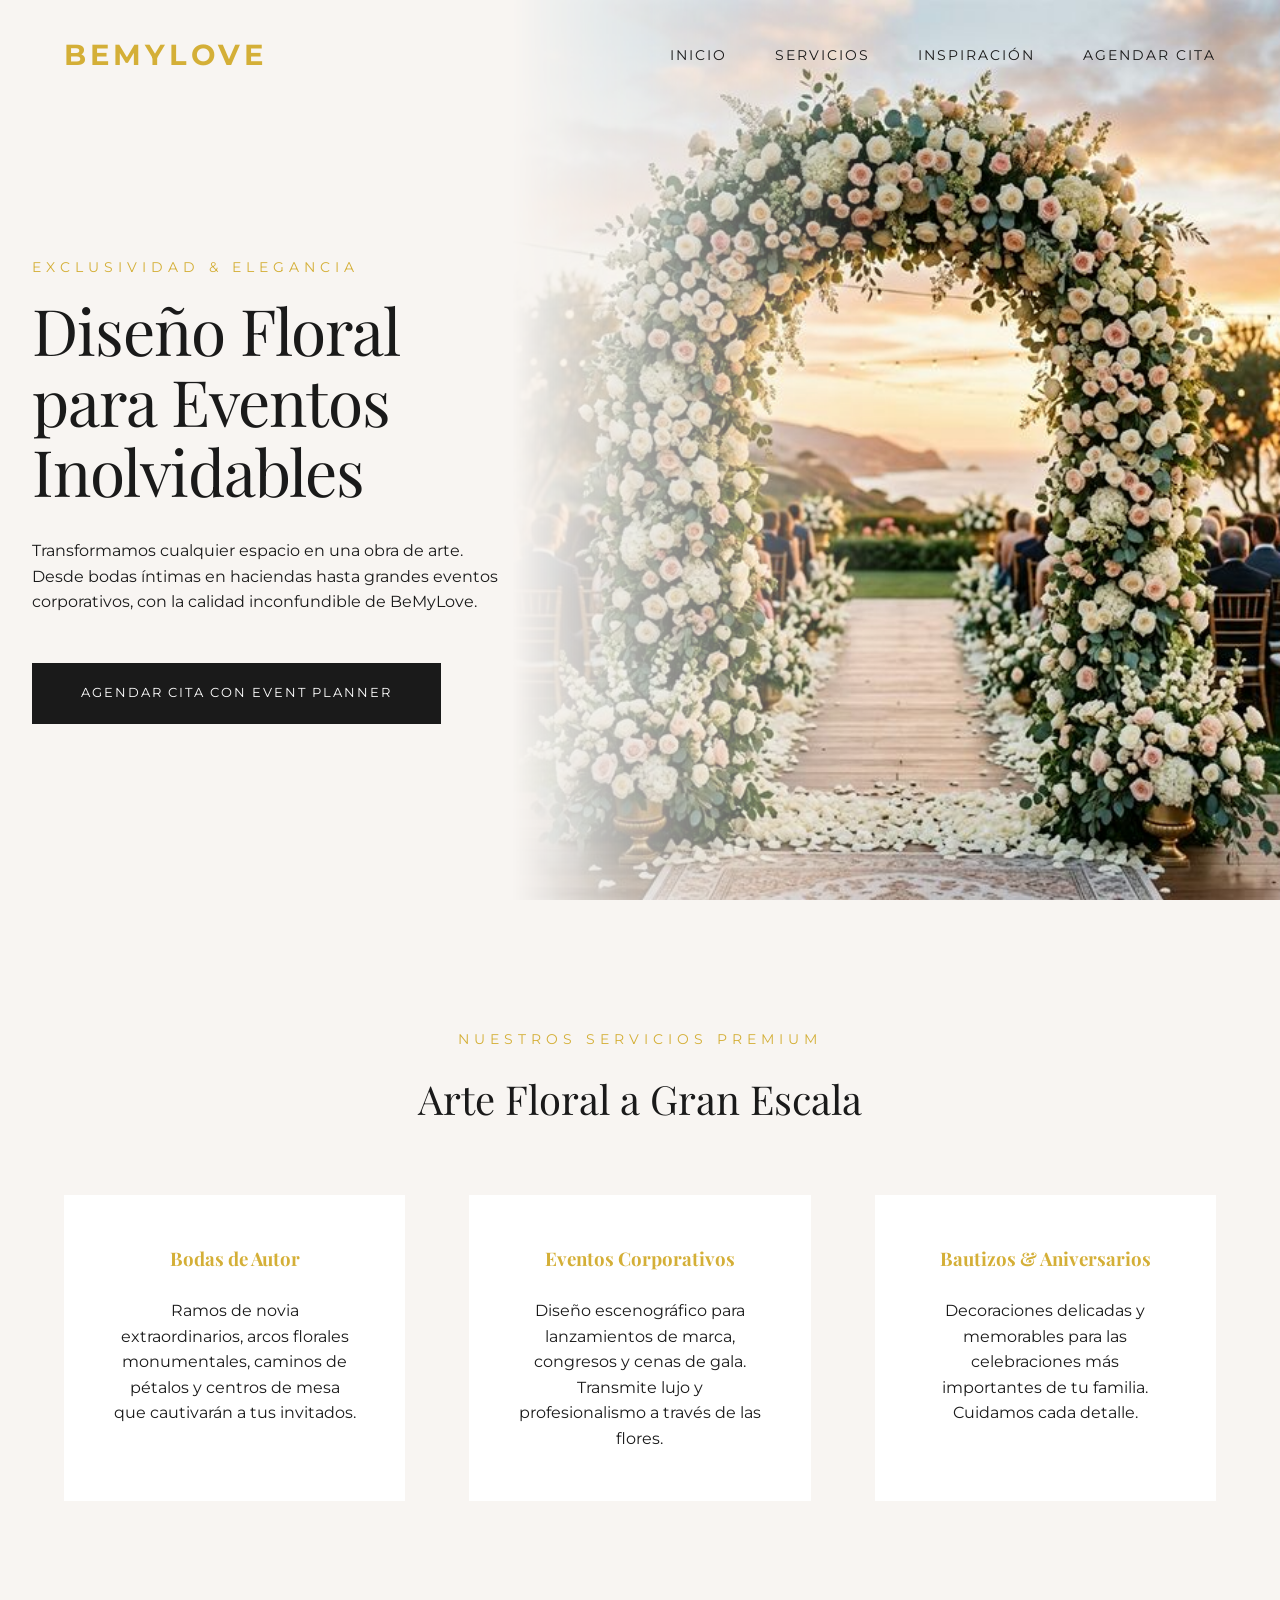
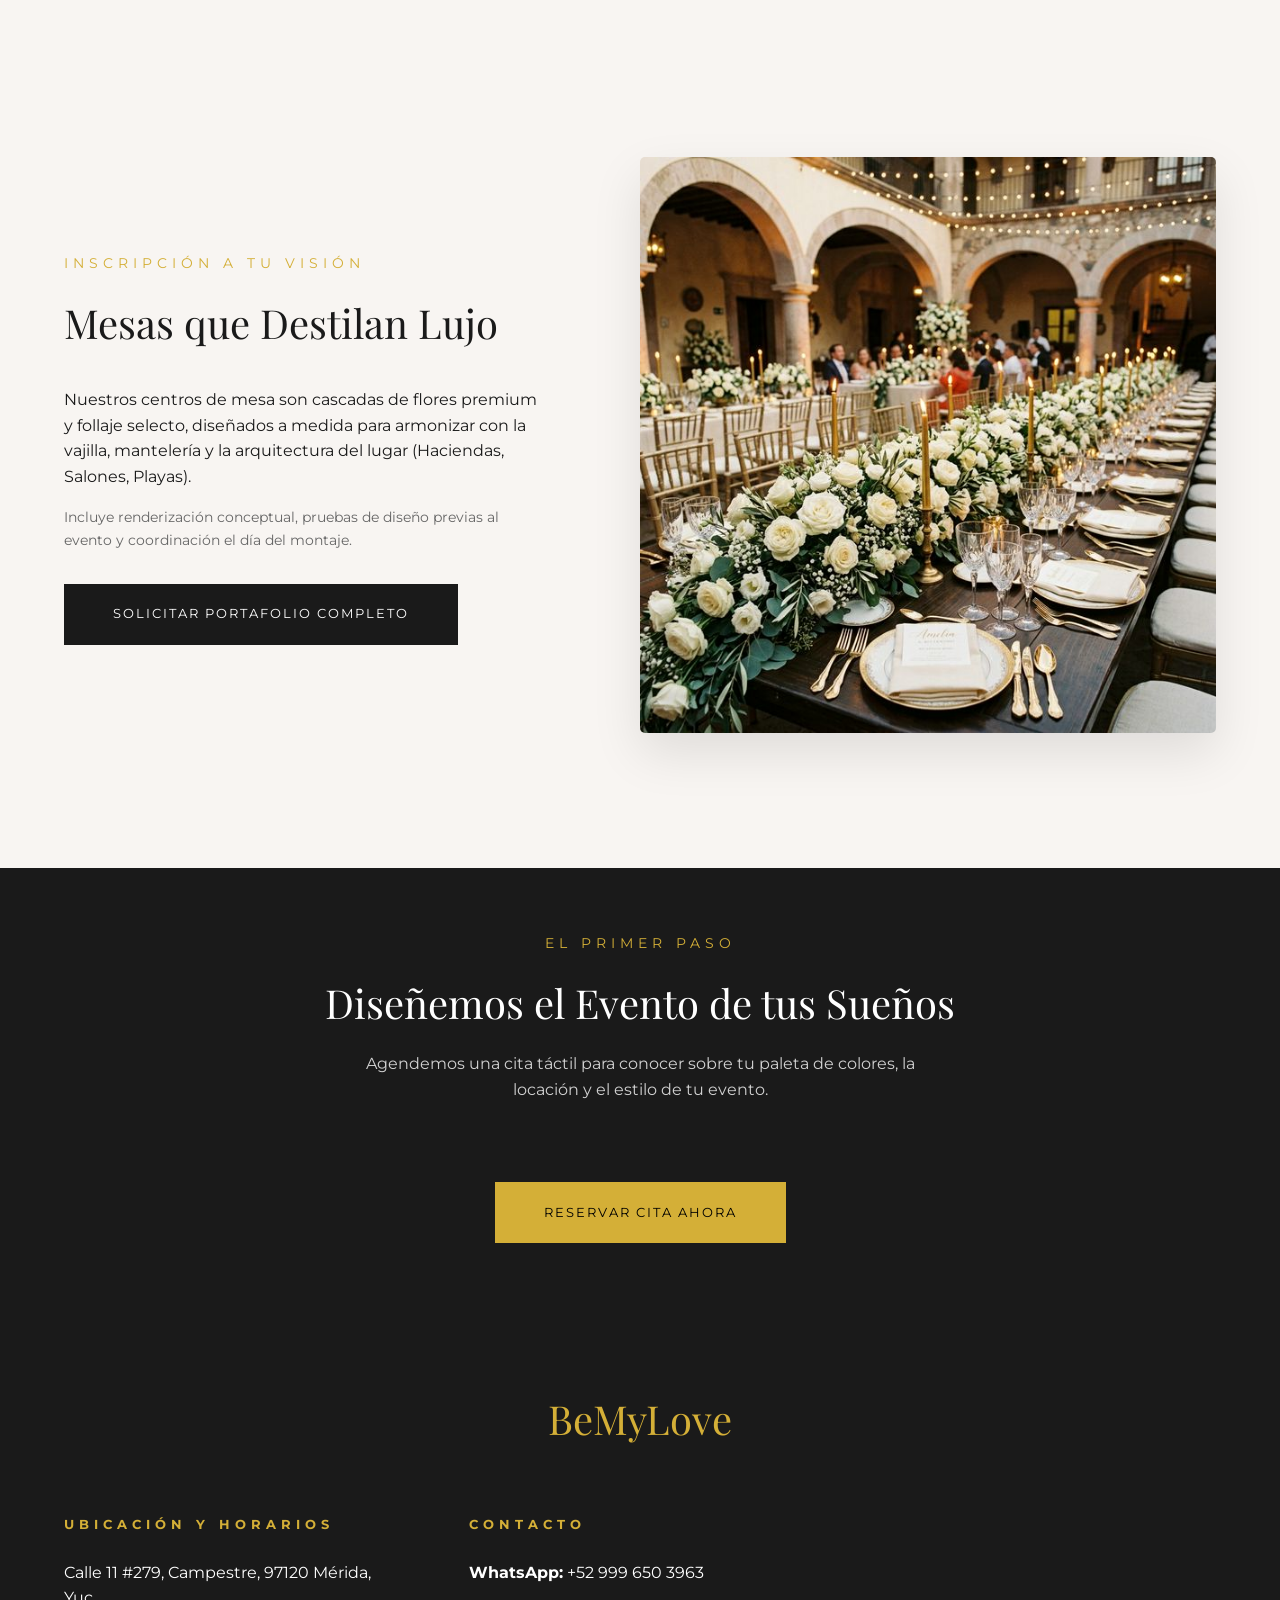
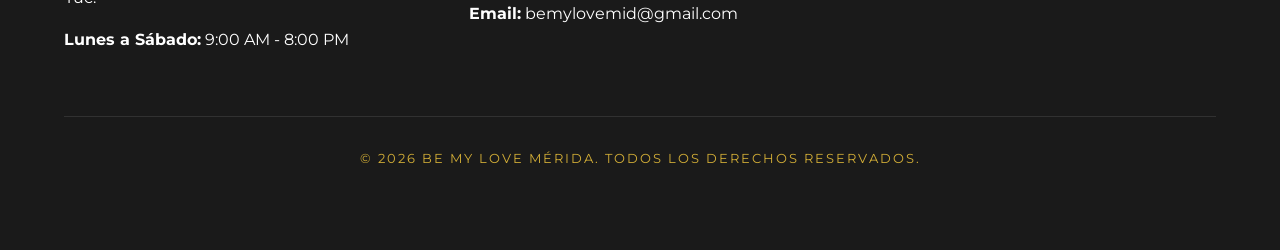
==== bodas.html @ b3d588ea "feat(pages): add new luxury bodas y eventos page" ====
<!DOCTYPE html>
<html lang="es">
<head>
    <meta charset="UTF-8">
    <meta name="viewport" content="width=device-width, initial-scale=1.0">
    <title>Bodas y Eventos | BeMyLove | Florería Premium</title>
    <meta name="description" content="Diseño floral de lujo para bodas y eventos en Mérida. Creamos atmósferas inolvidables con arreglos monumentales y centros de mesa exclusivos.">
    <link rel="stylesheet" href="style.css">
</head>
<body>

    <nav id="navbar">
        <div class="container nav-container">
            <a href="index.html" class="logo">BeMyLove</a>
            <ul class="nav-links" id="navLinks">
                <li><a href="index.html">Inicio</a></li>
                <li><a href="#servicios" onclick="toggleMenu()">Servicios</a></li>
                <li><a href="#galeria" onclick="toggleMenu()">Inspiración</a></li>
                <li><a href="#contacto" onclick="toggleMenu()">Agendar Cita</a></li>
            </ul>
            <div class="menu-toggle" id="menuToggle" onclick="toggleMenu()">
                <span></span>
                <span></span>
                <span></span>
            </div>
        </div>
    </nav>

    <header class="hero">
        <div class="container hero-content">
            <span class="gold-text">Exclusividad & Elegancia</span>
            <h1 style="margin-bottom: 2rem;">Diseño Floral para Eventos Inolvidables</h1>
            <p>Transformamos cualquier espacio en una obra de arte. Desde bodas íntimas en haciendas hasta grandes eventos corporativos, con la calidad inconfundible de BeMyLove.</p>
            <a href="https://wa.me/5219996503963?text=Hola,%20busco%20información%20sobre%20diseño%20floral%20para%20un%20evento/boda." target="_blank" class="btn-primary">Agendar Cita con Event Planner</a>
        </div>
        <img src="assets/images/wedding_arch.png" alt="Arco floral de boda de lujo" class="hero-image" style="mask-image: linear-gradient(to left, rgba(0,0,0,1) 50%, rgba(0,0,0,0) 100%); -webkit-mask-image: linear-gradient(to left, rgba(0,0,0,1) 50%, rgba(0,0,0,0) 100%);">
    </header>

    <section id="servicios" class="experience">
        <div class="container">
            <span class="gold-text">Nuestros Servicios Premium</span>
            <h2>Arte Floral a Gran Escala</h2>
            <div class="grid">
                <div class="card">
                    <h3 class="serif">Bodas de Autor</h3>
                    <p>Ramos de novia extraordinarios, arcos florales monumentales, caminos de pétalos y centros de mesa que cautivarán a tus invitados.</p>
                </div>
                <div class="card">
                    <h3 class="serif">Eventos Corporativos</h3>
                    <p>Diseño escenográfico para lanzamientos de marca, congresos y cenas de gala. Transmite lujo y profesionalismo a través de las flores.</p>
                </div>
                <div class="card">
                    <h3 class="serif">Bautizos & Aniversarios</h3>
                    <p>Decoraciones delicadas y memorables para las celebraciones más importantes de tu familia. Cuidamos cada detalle.</p>
                </div>
            </div>
        </div>
    </section>

    <section id="galeria" class="experience" style="background-color: var(--secondary-bg);">
        <div class="container">
            <div class="proposal-flex">
                <div class="proposal-text">
                    <span class="gold-text">Inscripción a tu Visión</span>
                    <h2 class="serif">Mesas que Destilan Lujo</h2>
                    <p>Nuestros centros de mesa son cascadas de flores premium y follaje selecto, diseñados a medida para armonizar con la vajilla, mantelería y la arquitectura del lugar (Haciendas, Salones, Playas).</p>
                    <p style="margin-top: 1rem; color: var(--text-muted); font-size: 0.9rem;">Incluye renderización conceptual, pruebas de diseño previas al evento y coordinación el día del montaje.</p>
                    <a href="https://wa.me/5219996503963?text=Hola,%20me%20gustaría%20ver%20el%20puortafolio%20completo%20de%20bodas." target="_blank" class="btn-primary" style="margin-top: 2rem;">Solicitar Portafolio Completo</a>
                </div>
                <div class="proposal-image-container">
                    <img src="assets/images/wedding_table.png" alt="Centro de mesa boda de lujo" class="proposal-img">
                </div>
            </div>
        </div>
    </section>

    <!-- Banner Cita -->
    <section style="background: var(--text-main); color: white; padding: 4rem 0; text-align: center;">
        <div class="container">
            <span class="gold-text">El Primer Paso</span>
            <h2 class="serif" style="color: white; margin-bottom: 1rem;">Diseñemos el Evento de tus Sueños</h2>
            <p style="max-width: 600px; margin: 0 auto 2rem; opacity: 0.8;">Agendemos una cita táctil para conocer sobre tu paleta de colores, la locación y el estilo de tu evento.</p>
            <a href="https://wa.me/5219996503963?text=Hola,%20me%20gustaría%20agendar%20una%20cita%20con%20el%20Event%20Planner." target="_blank" class="btn-primary" style="background: var(--gold); color: black; border-color: var(--gold);">Reservar Cita Ahora</a>
        </div>
    </section>

    <footer id="contacto">
        <div class="container">
            <div class="footer-logo serif">BeMyLove</div>
            <div class="grid" style="text-align: left; gap: 4rem; margin-bottom: 4rem;">
                <div>
                    <h4 class="gold-text" style="font-size: 0.8rem; margin-bottom: 1.5rem;">Ubicación y Horarios</h4>
                    <p style="margin-bottom: 1rem;">Calle 11 #279, Campestre, 97120 Mérida, Yuc.</p>
                    <p><strong>Lunes a Sábado:</strong> 9:00 AM - 8:00 PM</p>
                </div>
                <div>
                    <h4 class="gold-text" style="font-size: 0.8rem; margin-bottom: 1.5rem;">Contacto</h4>
                    <p style="margin-bottom: 1rem;"><strong>WhatsApp:</strong> +52 999 650 3963</p>
                    <p><strong>Email:</strong> bemylovemid@gmail.com</p>
                </div>
            </div>
            <div style="border-top: 1px solid rgba(255,255,255,0.1); padding-top: 2rem; color: var(--gold); font-size: 0.8rem; letter-spacing: 2px;">
                © 2026 BE MY LOVE MÉRIDA. TODOS LOS DERECHOS RESERVADOS.
            </div>
        </div>
    </footer>

    <script>
        window.onscroll = function() {
            var nav = document.getElementById('navbar');
            if (window.pageYOffset > 50) {
                nav.classList.add('scrolled');
            } else {
                nav.classList.remove('scrolled');
            }
        };

        function toggleMenu() {
            const navLinks = document.getElementById('navLinks');
            navLinks.classList.toggle('active');
        }
    </script>
</body>
</html>
---- style.css ----
@import url('https://fonts.googleapis.com/css2?family=Montserrat:wght@300;400;600&family=Playfair+Display:ital,wght@0,400;0,700;1,400&display=swap');

:root {
    --primary-bg: #FFFFFF;
    --secondary-bg: #F8F5F2;
    --gold: #D4AF37;
    --gold-hover: #B8860B;
    --text-main: #1A1A1A;
    --text-muted: #666666;
    --accent-red: #A52A2A; /* Deep red for roses */
    --transition-smooth: all 0.4s cubic-bezier(0.25, 0.46, 0.45, 0.94);
}

* {
    margin: 0;
    padding: 0;
    box-sizing: border-box;
}

body {
    font-family: 'Montserrat', sans-serif;
    background-color: var(--primary-bg);
    color: var(--text-main);
    line-height: 1.6;
    overflow-x: hidden;
}

h1, h2, h3, .serif {
    font-family: 'Playfair Display', serif;
}

/* Typography Overrides */
h1 {
    font-size: 4rem;
    font-weight: 400;
    letter-spacing: -1px;
    line-height: 1.1;
    margin-bottom: 2rem; /* Added margin to prevent overlap with p */
}

h2 {
    font-size: 2.5rem;
    font-weight: 400;
    margin-bottom: 2rem;
}

/* Layout */
.container {
    max-width: 1400px;
    margin: 0 auto;
    padding: 0 4rem;
}

section {
    padding: 8rem 0;
}

/* Navigation */
nav {
    position: fixed;
    top: 0;
    width: 100%;
    z-index: 1000;
    padding: 2rem 0;
    background: transparent;
    transition: var(--transition-smooth);
}

nav.scrolled {
    background: rgba(255, 255, 255, 0.95);
    padding: 1rem 0;
    backdrop-filter: blur(10px);
    box-shadow: 0 2px 20px rgba(0,0,0,0.05);
}

.nav-container {
    display: flex;
    justify-content: space-between;
    align-items: center;
}

.logo {
    font-size: 1.8rem;
    text-transform: uppercase;
    letter-spacing: 4px;
    color: var(--gold);
    text-decoration: none;
    font-weight: 700;
}

.nav-links {
    display: flex;
    gap: 3rem;
    list-style: none;
}

.menu-toggle {
    display: none;
    cursor: pointer;
    flex-direction: column;
    gap: 6px;
}

.menu-toggle span {
    width: 25px;
    height: 1px;
    background-color: var(--text-main);
    transition: var(--transition-smooth);
}

@media (max-width: 1024px) {
    .nav-links {
        position: fixed;
        top: 0;
        right: -100%;
        width: 80%;
        height: 100vh;
        background: white;
        flex-direction: column;
        justify-content: center;
        align-items: center;
        gap: 2rem;
        transition: var(--transition-smooth);
        box-shadow: -10px 0 30px rgba(0,0,0,0.05);
    }

    .nav-links.active {
        right: 0;
    }

    .menu-toggle {
        display: flex;
        z-index: 1001;
    }
}

.nav-links a {
    text-decoration: none;
    color: var(--text-main);
    font-size: 0.85rem;
    letter-spacing: 2px;
    text-transform: uppercase;
    transition: var(--transition-smooth);
    position: relative;
}

.nav-links a::after {
    content: '';
    position: absolute;
    bottom: -5px;
    left: 0;
    width: 0;
    height: 1px;
    background: var(--gold);
    transition: var(--transition-smooth);
}

.nav-links a:hover::after {
    width: 100%;
}

/* Hero Section */
.hero {
    height: 100vh;
    display: flex;
    align-items: center;
    position: relative;
    overflow: hidden;
    background-color: var(--secondary-bg);
    padding-top: 80px; /* Account for fixed navigation */
}

.hero-content {
    position: relative;
    z-index: 2;
    max-width: 600px;
    margin-left: -2rem; /* Shifting more to the left as requested */
}

.hero-image {
    position: absolute;
    right: 0;
    top: 0;
    width: 60%; /* Slightly wider */
    height: 100%;
    object-fit: cover;
    z-index: 1;
    /* Faded mask for better text readability */
    mask-image: linear-gradient(to left, rgba(0,0,0,1) 70%, rgba(0,0,0,0) 100%);
    -webkit-mask-image: linear-gradient(to left, rgba(0,0,0,1) 70%, rgba(0,0,0,0) 100%);
}

.gold-text {
    color: var(--gold);
    text-transform: uppercase;
    letter-spacing: 5px;
    font-size: 0.9rem;
    display: block;
    margin-bottom: 1rem;
}

.btn-primary {
    display: inline-block;
    padding: 1.2rem 3rem;
    background: var(--text-main);
    color: white;
    text-decoration: none;
    text-transform: uppercase;
    letter-spacing: 2px;
    font-size: 0.8rem;
    margin-top: 3rem;
    transition: var(--transition-smooth);
    border: 1px solid var(--text-main);
}

.btn-primary:hover {
    background: transparent;
    color: var(--text-main);
}

/* Experience Section */
.experience {
    background-color: var(--secondary-bg);
    text-align: center;
}

.grid {
    display: grid;
    grid-template-columns: repeat(3, 1fr);
    gap: 4rem;
    margin-top: 4rem;
}

.card {
    background: white;
    padding: 3rem;
    transition: var(--transition-smooth);
    border: 1px solid transparent;
}

.card:hover {
    transform: translateY(-10px);
    border-color: var(--gold);
}

.card h3 {
    margin-bottom: 1.5rem;
    color: var(--gold);
}

/* Category Tabs */
.categories {
    display: flex;
    justify-content: center;
    gap: 2rem;
    margin-bottom: 4rem;
    border-bottom: 1px solid #eee;
    padding-bottom: 1rem;
}

.category-btn {
    background: none;
    border: none;
    font-family: 'Montserrat', sans-serif;
    text-transform: uppercase;
    letter-spacing: 2px;
    font-size: 0.8rem;
    color: var(--text-muted);
    cursor: pointer;
    transition: var(--transition-smooth);
    padding: 0.5rem 1rem;
}

.category-btn.active, .category-btn:hover {
    color: var(--gold);
    border-bottom: 1px solid var(--gold);
}

/* Product Gallery Enhanced */
.gallery-grid {
    display: grid;
    grid-template-columns: repeat(3, 1fr);
    gap: 3rem;
}

.product-card {
    text-align: left;
    transition: var(--transition-smooth);
}

.product-image {
    aspect-ratio: 1;
    overflow: hidden;
    position: relative;
    margin-bottom: 1.5rem;
    background: #fdfdfd;
}

.product-image img {
    width: 100%;
    height: 100%;
    object-fit: cover;
    transition: var(--transition-smooth);
}

.product-card:hover .product-image img {
    transform: scale(1.05);
}

.product-info h4 {
    font-family: 'Playfair Display', serif;
    font-size: 1.3rem;
    margin-bottom: 0.5rem;
    font-weight: 400;
}

.product-price {
    color: var(--gold);
    font-weight: 600;
    margin-bottom: 1rem;
    display: block;
    font-size: 1.1rem;
}

.product-details {
    font-size: 0.85rem;
    color: var(--text-muted);
    margin-bottom: 1rem;
    min-height: 2em;
}

.product-badge {
    position: absolute;
    top: 10px;
    left: 10px;
    background: var(--gold);
    color: white;
    padding: 0.3rem 0.8rem;
    font-size: 0.65rem;
    text-transform: uppercase;
    letter-spacing: 1px;
    z-index: 5;
}

.product-badge.limited {
    background: var(--accent-red);
}

.btn-whatsapp-card {
    display: flex;
    align-items: center;
    justify-content: center;
    gap: 0.5rem;
    width: 100%;
    padding: 0.8rem;
    background: transparent;
    color: var(--text-main);
    border: 1px solid var(--text-main);
    text-decoration: none;
    font-size: 0.75rem;
    text-transform: uppercase;
    letter-spacing: 1px;
    transition: var(--transition-smooth);
}

.btn-whatsapp-card:hover {
    background: #25D366;
    border-color: #25D366;
    color: white;
}

/* Testimonials */
.testimonials-grid {
    display: grid;
    grid-template-columns: repeat(3, 1fr);
    gap: 3rem;
    margin-top: 4rem;
}

.testimonial-card {
    text-align: center;
    padding: 2rem;
}

.testimonial-text {
    font-style: italic;
    font-family: 'Playfair Display', serif;
    font-size: 1.1rem;
    margin-bottom: 1.5rem;
    color: var(--text-main);
}

.testimonial-author {
    font-size: 0.8rem;
    text-transform: uppercase;
    letter-spacing: 2px;
    color: var(--gold);
}

@media (max-width: 1024px) {
    .gallery-grid { grid-template-columns: repeat(2, 1fr); }
}

@media (max-width: 600px) {
    .gallery-grid { grid-template-columns: 1fr; }
    .categories { flex-direction: column; align-items: center; gap: 1rem; }
}

/* WhatsApp Float */
.whatsapp-float {
    position: fixed;
    bottom: 30px;
    right: 30px;
    background: #25D366;
    color: white;
    width: 60px;
    height: 60px;
    border-radius: 50%;
    display: flex;
    justify-content: center;
    align-items: center;
    box-shadow: 0 4px 15px rgba(0,0,0,0.2);
    z-index: 1000;
    text-decoration: none;
    transition: var(--transition-smooth);
}

.whatsapp-float:hover {
    transform: scale(1.1);
}

/* Footer */
footer {
    background: var(--text-main);
    color: white;
    padding: 5rem 0;
    text-align: center;
}

.footer-logo {
    color: var(--gold);
    font-size: 2.5rem;
    margin-bottom: 1rem;
}

@media (max-width: 1024px) {
    .container { padding: 0 2rem; }
    h1 { font-size: 3rem; }
    .hero-image { width: 100%; opacity: 0.3; mask-image: none; }
    .hero-content { max-width: 100%; text-align: center; }
    .grid { grid-template-columns: 1fr; }
    .gallery-grid { grid-template-columns: repeat(2, 1fr); }
}

/* Proposal Section Specifics */
.proposal-flex {
    display: flex;
    align-items: center;
    gap: 6rem;
    text-align: left;
}

.proposal-text {
    flex: 1;
}

.proposal-image-container {
    flex: 1.2;
}

.proposal-img {
    width: 100%;
    border-radius: 5px;
    box-shadow: 0 20px 50px rgba(0,0,0,0.1);
}

.proposal-list {
    list-style: none;
    margin: 2rem 0;
}

.proposal-list li {
    margin-bottom: 1rem;
    font-size: 0.95rem;
    color: var(--text-muted);
}

@media (max-width: 1024px) {
    .proposal-flex {
        flex-direction: column;
        gap: 3rem;
        text-align: center;
    }
    .proposal-list {
        display: inline-block;
        text-align: left;
    }
}
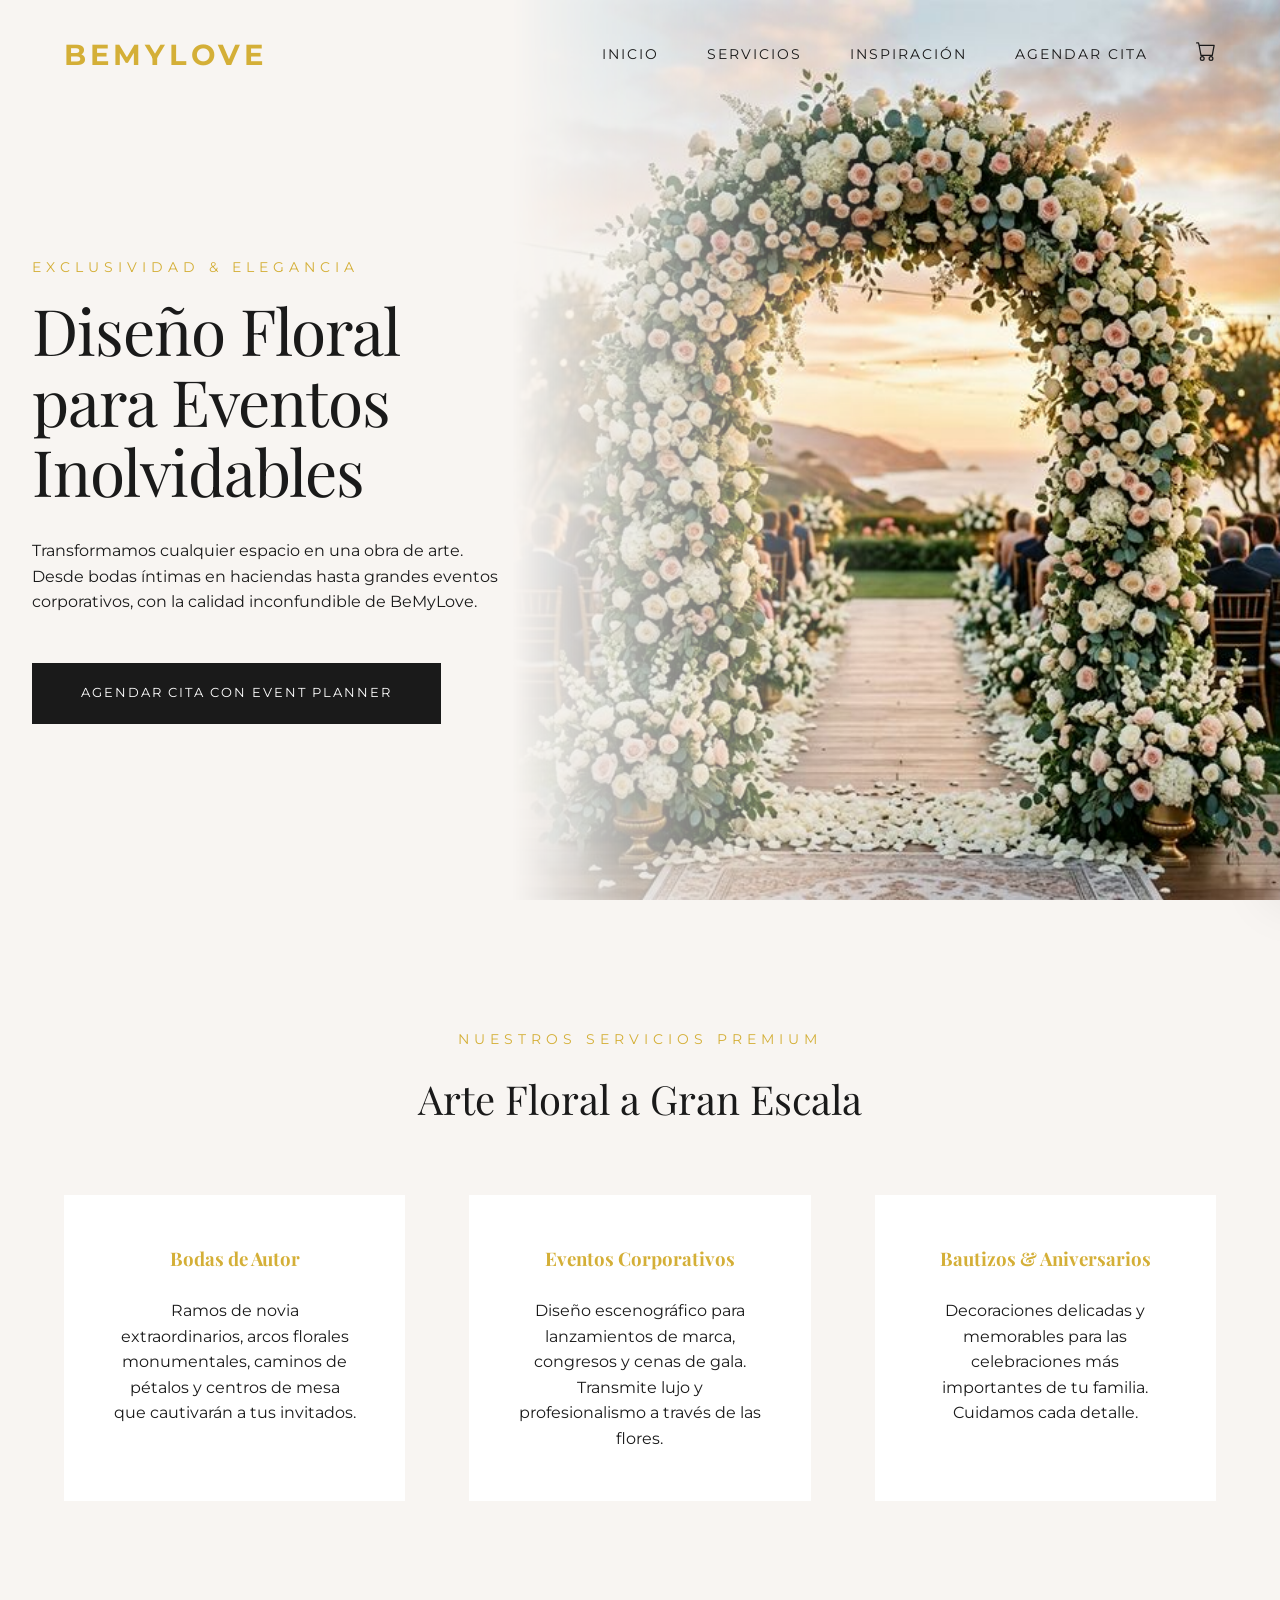
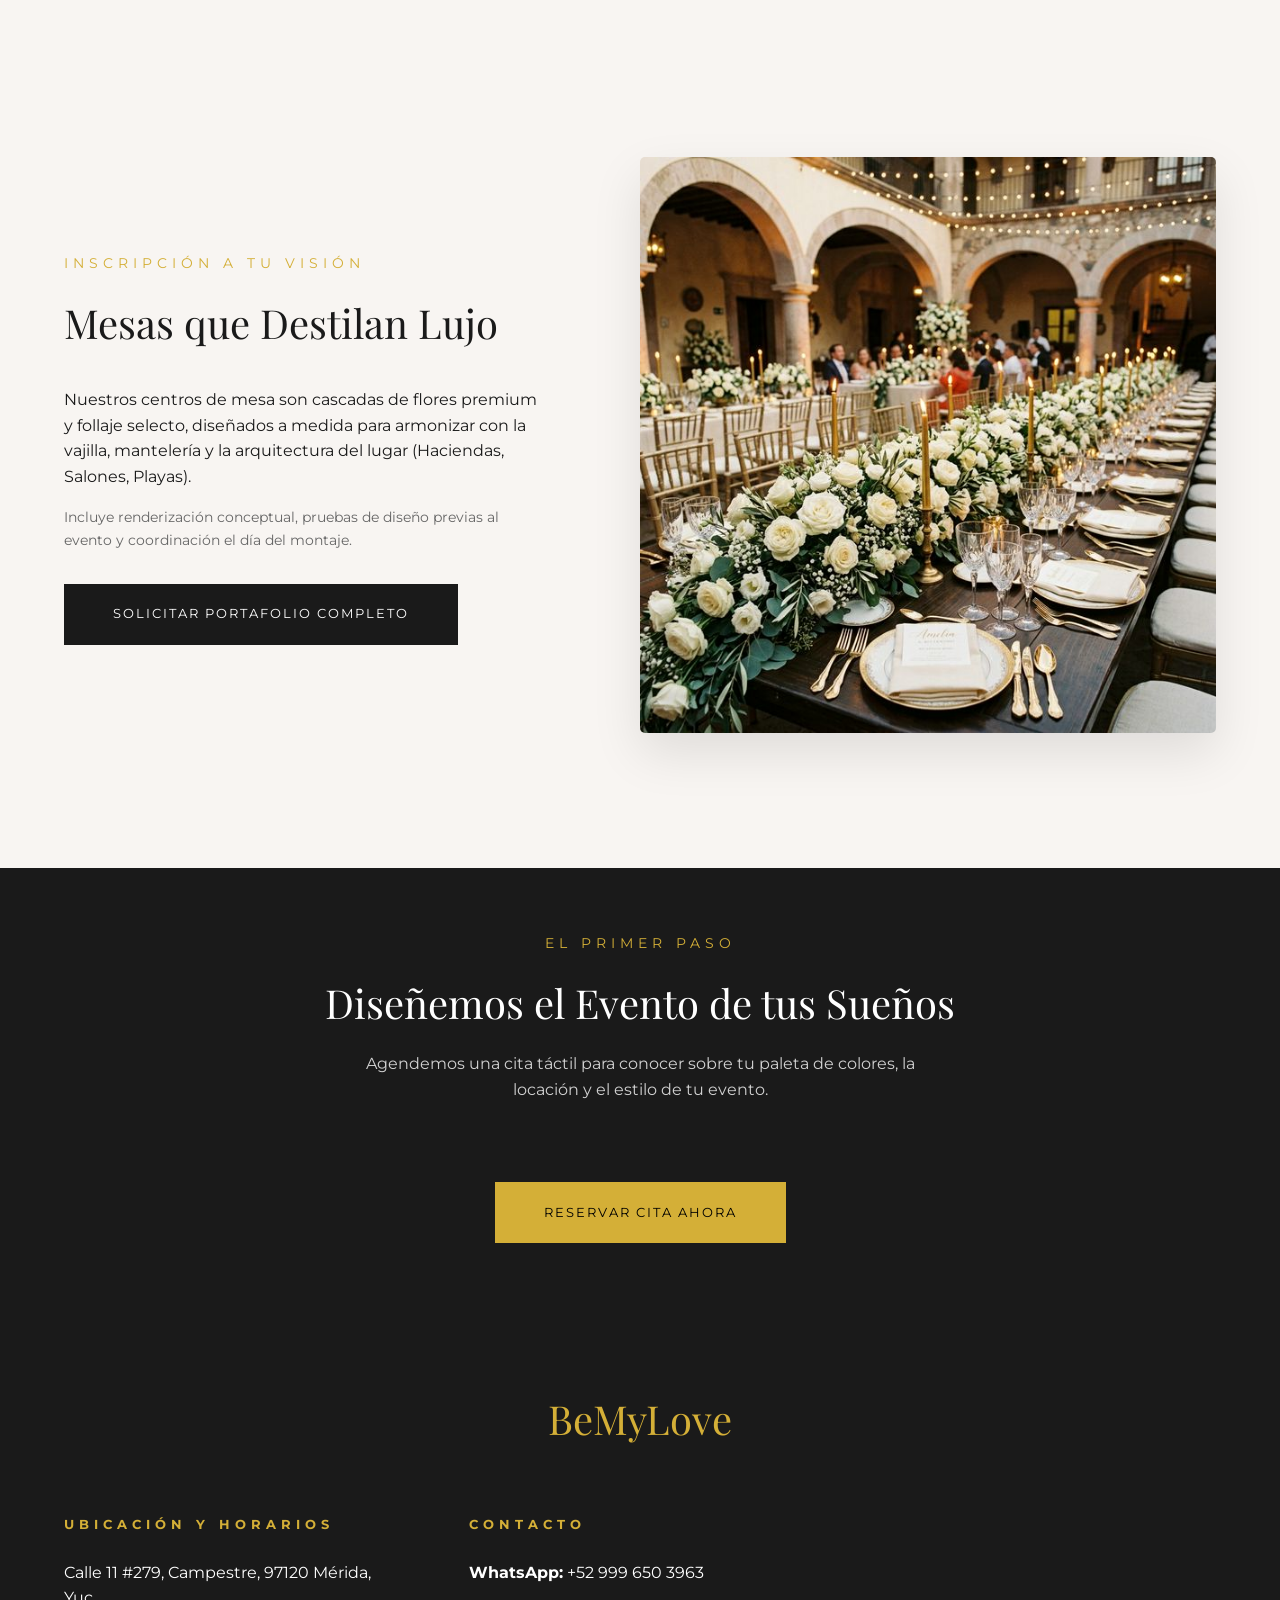
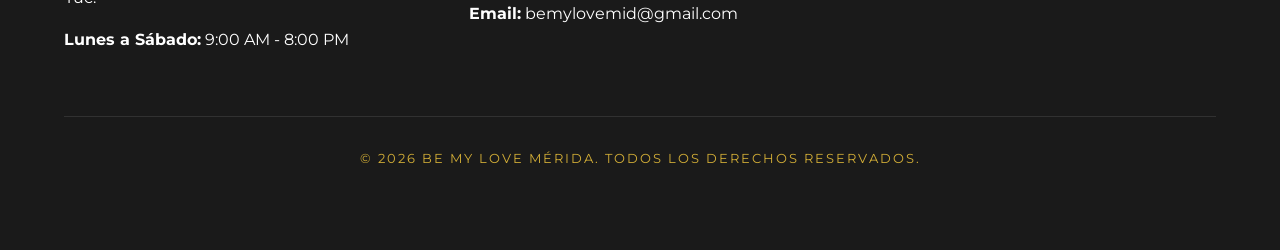
==== commit 5b14e16f: "feat(cart): implement luxury shopping cart with whatsapp and card checkout options" ====
--- a/bodas.html
+++ b/bodas.html
@@ -17,6 +17,12 @@
                 <li><a href="#servicios" onclick="toggleMenu()">Servicios</a></li>
                 <li><a href="#galeria" onclick="toggleMenu()">Inspiración</a></li>
                 <li><a href="#contacto" onclick="toggleMenu()">Agendar Cita</a></li>
+                <li class="cart-nav-item" onclick="toggleCart()">
+                    <svg xmlns="http://www.w3.org/2000/svg" width="20" height="20" fill="currentColor" viewBox="0 0 16 16">
+                        <path d="M0 1.5A.5.5 0 0 1 .5 1H2a.5.5 0 0 1 .485.379L2.89 3H14.5a.5.5 0 0 1 .491.592l-1.5 8A.5.5 0 0 1 13 12H4a.5.5 0 0 1-.491-.408L2.01 3.607 1.61 2H.5a.5.5 0 0 1-.5-.5zM3.102 4l1.313 7h8.17l1.313-7H3.102zM5 12a2 2 0 1 0 0 4 2 2 0 0 0 0-4zm7 0a2 2 0 1 0 0 4 2 2 0 0 0 0-4zm-7 1a1 1 0 1 1 0 2 1 1 0 0 1 0-2zm7 0a1 1 0 1 1 0 2 1 1 0 0 1 0-2z"/>
+                    </svg>
+                    <span id="cart-badge" class="cart-badge" style="display: none;">0</span>
+                </li>
             </ul>
             <div class="menu-toggle" id="menuToggle" onclick="toggleMenu()">
                 <span></span>
@@ -105,6 +111,29 @@
         </div>
     </footer>
 
+    <!-- Cart Sidebar -->
+    <div id="cart-sidebar" class="cart-sidebar">
+        <div class="cart-header">
+            <h3 class="serif">Tu Carrito</h3>
+            <button class="close-cart" onclick="closeCart()">×</button>
+        </div>
+        <div id="cart-items-container">
+            <!-- Items injected by JS -->
+        </div>
+        <div class="cart-footer">
+            <div class="total-row">
+                <span>Total:</span>
+                <span id="cart-total-price">$0.00 MXN</span>
+            </div>
+            <div class="checkout-options">
+                <button class="btn-checkout btn-whatsapp-checkout" onclick="checkoutWhatsApp()">Finalizar por WhatsApp</button>
+                <button class="btn-checkout btn-card-checkout" onclick="checkoutOnline()">Pagar con Tarjeta</button>
+            </div>
+            <p style="font-size: 0.7rem; color: #999; margin-top: 1rem; text-align: center;">* Envío calculado al finalizar pedido</p>
+        </div>
+    </div>
+
+    <script src="cart.js"></script>
     <script>
         window.onscroll = function() {
             var nav = document.getElementById('navbar');
--- a/style.css
+++ b/style.css
@@ -496,3 +496,213 @@
         text-align: left;
     }
 }
+
+/* Shopping Cart UI */
+
+.cart-sidebar {
+    position: fixed;
+    top: 0;
+    right: -400px;
+    width: 400px;
+    height: 100vh;
+    background: white;
+    z-index: 2000;
+    box-shadow: -10px 0 50px rgba(0,0,0,0.1);
+    transition: var(--transition-smooth);
+    padding: 3rem;
+    display: flex;
+    flex-direction: column;
+}
+
+.cart-sidebar.open {
+    right: 0;
+}
+
+.cart-header {
+    display: flex;
+    justify-content: space-between;
+    align-items: center;
+    margin-bottom: 2rem;
+    padding-bottom: 1rem;
+    border-bottom: 1px solid #eee;
+}
+
+.cart-header h3 {
+    font-size: 1.5rem;
+    color: var(--gold);
+}
+
+.close-cart {
+    background: none;
+    border: none;
+    font-size: 2rem;
+    cursor: pointer;
+    color: var(--text-muted);
+}
+
+#cart-items-container {
+    flex: 1;
+    overflow-y: auto;
+    margin-bottom: 2rem;
+}
+
+.cart-item {
+    display: flex;
+    align-items: center;
+    gap: 1.5rem;
+    margin-bottom: 2rem;
+    position: relative;
+    padding-bottom: 1rem;
+    border-bottom: 1px solid #f9f9f9;
+}
+
+.cart-item img {
+    width: 80px;
+    height: 80px;
+    object-fit: cover;
+    border-radius: 4px;
+}
+
+.cart-item-info h5 {
+    font-size: 1rem;
+    margin-bottom: 0.3rem;
+    font-family: 'Playfair Display', serif;
+}
+
+.cart-item-info span {
+    color: var(--gold);
+    font-weight: 600;
+    font-size: 0.9rem;
+    display: block;
+    margin-bottom: 0.5rem;
+}
+
+.quantity-controls {
+    display: flex;
+    align-items: center;
+    gap: 1rem;
+    border: 1px solid #eee;
+    padding: 0.3rem 0.8rem;
+    width: fit-content;
+}
+
+.quantity-controls button {
+    background: none;
+    border: none;
+    cursor: pointer;
+    font-size: 1.2rem;
+    color: var(--text-muted);
+}
+
+.remove-item {
+    position: absolute;
+    top: 0;
+    right: 0;
+    background: none;
+    border: none;
+    font-size: 1.5rem;
+    color: #ccc;
+    cursor: pointer;
+    transition: var(--transition-smooth);
+}
+
+.remove-item:hover {
+    color: var(--accent-red);
+}
+
+.cart-footer {
+    border-top: 1px solid #eee;
+    padding-top: 2rem;
+}
+
+.total-row {
+    display: flex;
+    justify-content: space-between;
+    font-size: 1.2rem;
+    margin-bottom: 2rem;
+    font-weight: 600;
+}
+
+.checkout-options {
+    display: flex;
+    flex-direction: column;
+    gap: 1rem;
+}
+
+.btn-checkout {
+    width: 100%;
+    padding: 1rem;
+    text-transform: uppercase;
+    letter-spacing: 2px;
+    font-size: 0.75rem;
+    text-decoration: none;
+    text-align: center;
+    cursor: pointer;
+    border: none;
+    transition: var(--transition-smooth);
+}
+
+.btn-whatsapp-checkout {
+    background: #25D366;
+    color: white;
+}
+
+.btn-card-checkout {
+    background: var(--text-main);
+    color: white;
+}
+
+.btn-checkout:hover {
+    opacity: 0.9;
+    transform: translateY(-2px);
+}
+
+/* Add to Cart small button */
+.btn-add-cart {
+    background: var(--secondary-bg);
+    border: 1px solid var(--gold);
+    color: var(--gold);
+    padding: 0.6rem 1rem;
+    cursor: pointer;
+    font-size: 0.7rem;
+    text-transform: uppercase;
+    letter-spacing: 1px;
+    transition: var(--transition-smooth);
+    margin-top: 0.5rem;
+    width: 100%;
+    margin-bottom: 0.5rem;
+}
+
+.btn-add-cart:hover {
+    background: var(--gold);
+    color: white;
+}
+
+/* Nav Cart Icon */
+.cart-nav-item {
+    position: relative;
+    cursor: pointer;
+}
+
+.cart-badge {
+    position: absolute;
+    top: -12px;
+    right: -15px;
+    background: var(--gold);
+    color: white;
+    width: 18px;
+    height: 18px;
+    border-radius: 50%;
+    font-size: 0.6rem;
+    display: flex;
+    align-items: center;
+    justify-content: center;
+    font-weight: 700;
+}
+
+@media (max-width: 600px) {
+    .cart-sidebar {
+        width: 100%;
+        padding: 2rem;
+    }
+}
